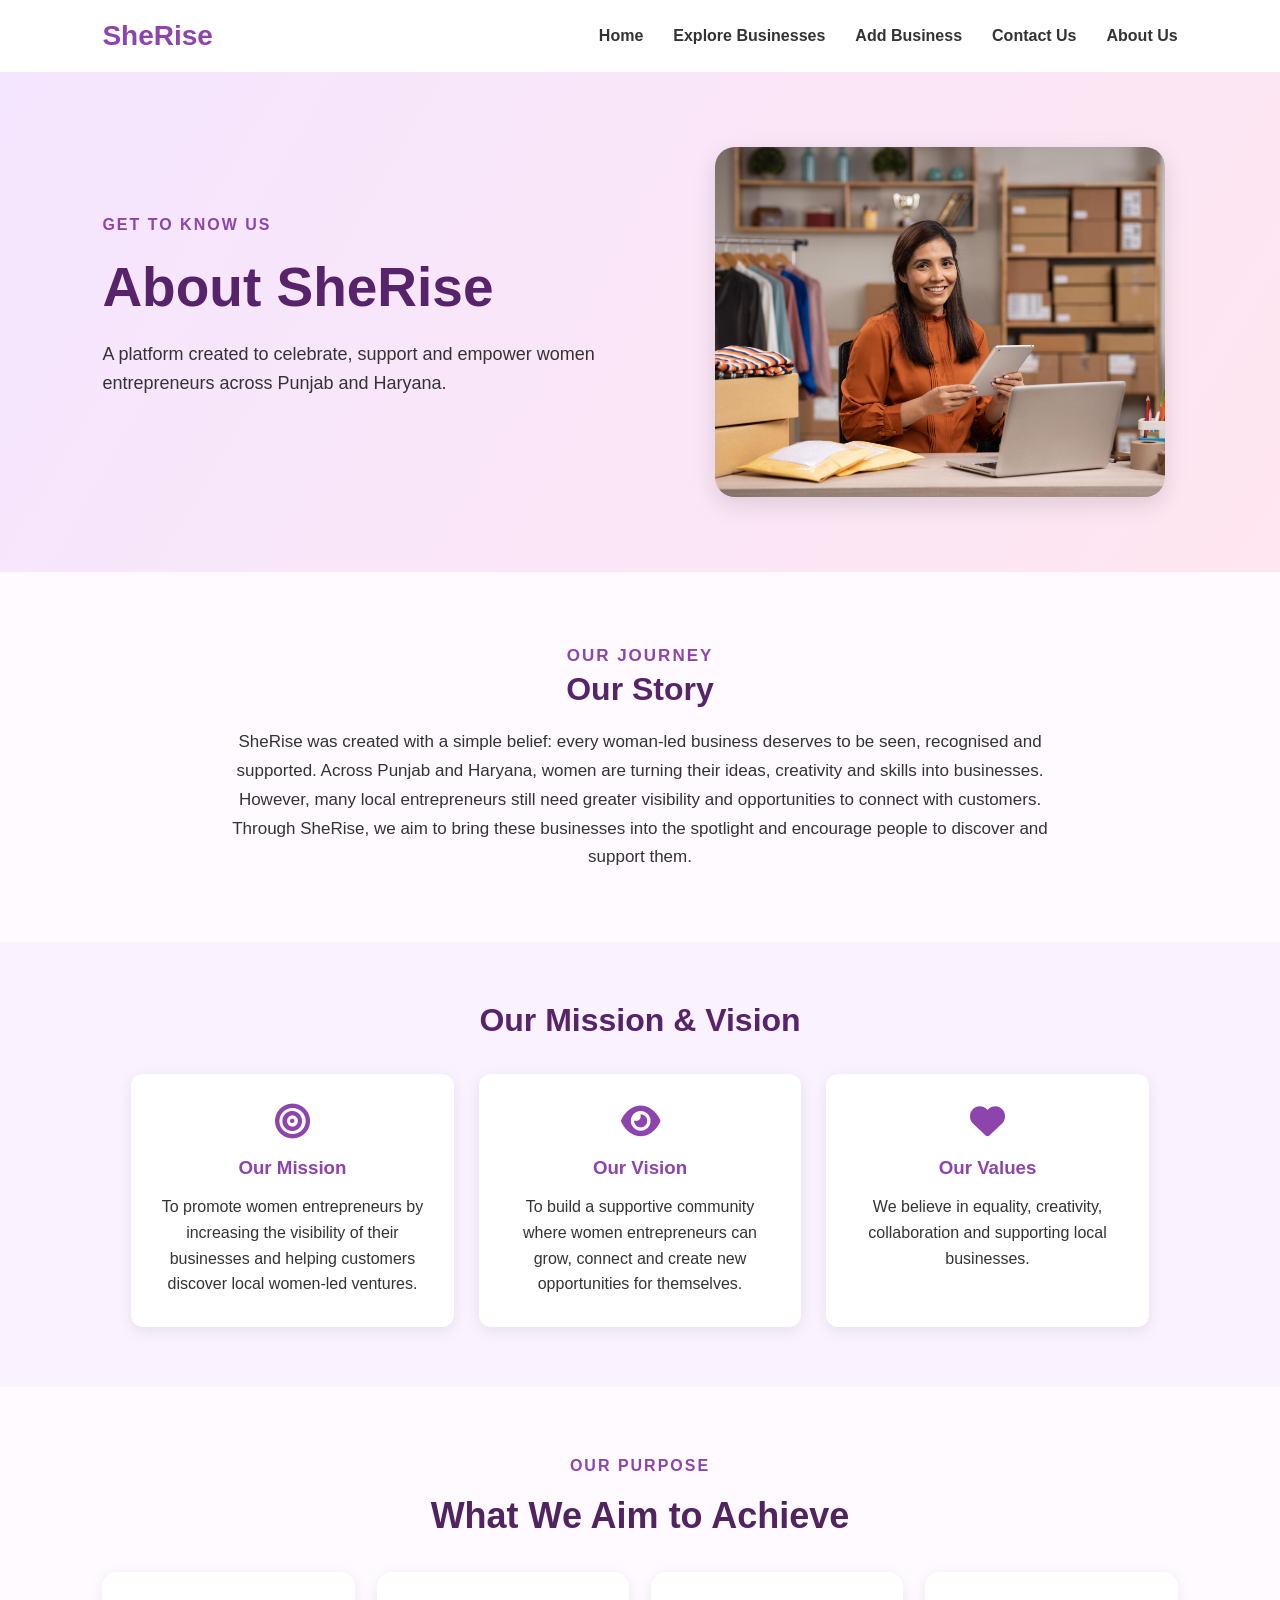
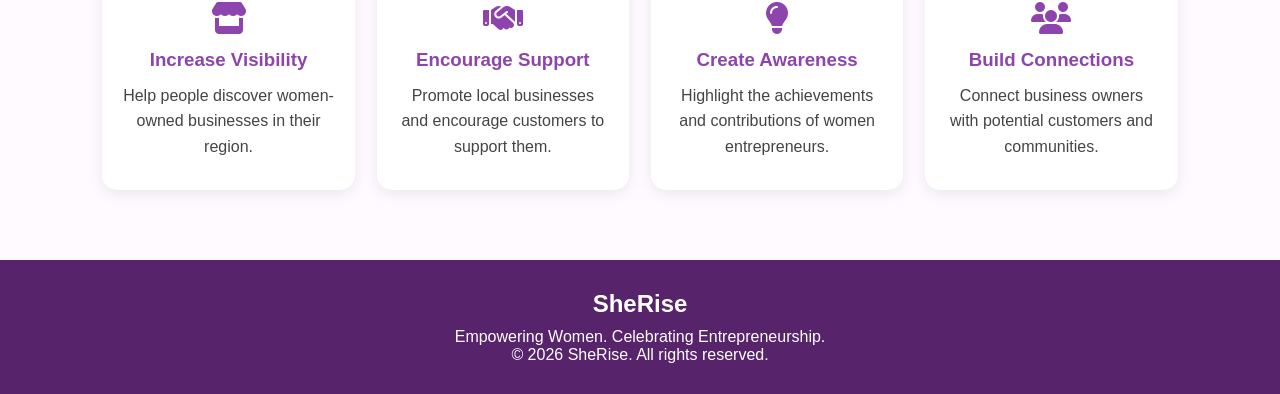
==== about.html @ 6316d54e "Add files via upload" ====
<!DOCTYPE html>
<html lang="en">

<head>
    <meta charset="UTF-8">
    <meta name="viewport" content="width=device-width, initial-scale=1.0">

    <title>About Us | SheRise</title>

    <link rel="stylesheet" href="css/style.css">
    <link rel="stylesheet" href="https://cdnjs.cloudflare.com/ajax/libs/font-awesome/6.7.2/css/all.min.css">
</head>

<body>

   <!-- Navigation Bar -->
<header>
    <nav class="navbar">

        <a href="index.html" class="logo">SheRise</a>

        <ul class="nav-links">
            <li><a href="index.html">Home</a></li>
            <li><a href="explore.html">Explore Businesses</a></li>
            <li><a href="add-business.html">Add Business</a></li>
            <li><a href="contact.html">Contact Us</a></li>
            <li><a href="about.html" class="active">About Us</a></li>
        </ul>

    </nav>
</header>
    </header>


    <!-- About Hero Section -->
    <section class="hero">
    <div class="hero-content">
        <p class="tagline">GET TO KNOW US</p>
        <h1>About SheRise</h1>
        <p class="hero-description">
            A platform created to celebrate, support and empower
            women entrepreneurs across Punjab and Haryana.
        </p>
    </div>

    <div class="hero-image">
        <img src="image/about women.jpg" alt="Woman entrepreneur">
    </div>
</section>

    
<!-- Our Story -->
<section class="intro">
    <p class="tagline">OUR JOURNEY</p>
    <h2>Our Story</h2>
    <p>
        SheRise was created with a simple belief: every woman-led
        business deserves to be seen, recognised and supported.

        Across Punjab and Haryana, women are turning their ideas,
        creativity and skills into businesses. However, many local
        entrepreneurs still need greater visibility and opportunities
        to connect with customers.

        Through SheRise, we aim to bring these businesses into the
        spotlight and encourage people to discover and support them.
    </p>
</section>



    <!-- Mission and Vision -->
<section class="why-sherise">
    <h2>Our Mission & Vision</h2>

    <div class="feature-container">

        <div class="feature-card">
            <i class="fa-solid fa-bullseye"></i>
            <h3>Our Mission</h3>
            <p>
                To promote women entrepreneurs by increasing
                the visibility of their businesses and helping
                customers discover local women-led ventures.
            </p>
        </div>

        <div class="feature-card">
            <i class="fa-solid fa-eye"></i>
            <h3>Our Vision</h3>
            <p>
                To build a supportive community where women
                entrepreneurs can grow, connect and create
                new opportunities for themselves.
            </p>
        </div>

        <div class="feature-card">
            <i class="fa-solid fa-heart"></i>
            <h3>Our Values</h3>
            <p>
                We believe in equality, creativity, collaboration
                and supporting local businesses.
            </p>
        </div>

    </div>
</section>


   
    
<!-- Our Objectives -->
<section class="objectives">
    <p class="tagline">OUR PURPOSE</p>
    <h2>What We Aim to Achieve</h2>

    <div class="objectives-container">
        <div class="objective-card">
            <i class="fa-solid fa-store"></i>
            <h3>Increase Visibility</h3>
            <p>Help people discover women-owned businesses in their region.</p>
        </div>

        <div class="objective-card">
            <i class="fa-solid fa-handshake"></i>
            <h3>Encourage Support</h3>
            <p>Promote local businesses and encourage customers to support them.</p>
        </div>

        <div class="objective-card">
            <i class="fa-solid fa-lightbulb"></i>
            <h3>Create Awareness</h3>
            <p>Highlight the achievements and contributions of women entrepreneurs.</p>
        </div>

        <div class="objective-card">
            <i class="fa-solid fa-users"></i>
            <h3>Build Connections</h3>
            <p>Connect business owners with potential customers and communities.</p>
        </div>
    </div>
</section>


    <!-- Footer -->
    <footer>

        <h2>SheRise</h2>

        <p>Empowering Women. Celebrating Entrepreneurship.</p>

        <p>&copy; 2026 SheRise. All rights reserved.</p>

    </footer>

</body>

</html>
---- css/style.css ----
/* Basic Page Styling */
* {
    margin: 0;
    padding: 0;
    box-sizing: border-box;
}

body {
    font-family: Arial, sans-serif;
    background-color: #fffaff;
    color: #333;
}

/* Navigation Bar */
.navbar {
    display: flex;
    justify-content: space-between;
    align-items: center;
    padding: 20px 8%;
    background-color: white;
}

.logo {
    font-size: 28px;
    font-weight: bold;
    color: #8e44ad;
    text-decoration: none;
}

.nav-links {
    display: flex;
    list-style: none;
    gap: 30px;
}

.nav-links a {
    text-decoration: none;
    color: #333;
    font-weight: 600;
}

.nav-links a:hover {
    color: #a64ac9;
}

/* Hero Section */
.hero {
    min-height: 500px;
    display: flex;
    align-items: center;
    padding: 60px 8%;
    background: linear-gradient(120deg, #f5e6ff, #ffe6f0);
}

.hero-content {
    max-width: 600px;
}
.hero-image {
    width: 45%;
    display: flex;
    justify-content: center;
    align-items: center;
}

.hero-image img {
    width: 100%;
    max-width: 450px;
    height: 350px;
    object-fit: cover;
    border-radius: 20px;
    box-shadow: 0 8px 25px rgba(0, 0, 0, 0.12);
}
.tagline {
    color: #8e44ad;
    font-weight: bold;
    letter-spacing: 2px;
    margin-bottom: 20px;
}

.hero h1 {
    font-size: 55px;
    color: #57236b;
    line-height: 1.2;
    margin-bottom: 20px;
}

.hero-description {
    font-size: 18px;
    line-height: 1.6;
    margin-bottom: 30px;
}

/* Button */
.btn {
    display: inline-block;
    background-color: #8e44ad;
    color: white;
    padding: 14px 28px;
    border-radius: 8px;
    text-decoration: none;
    font-weight: bold;
}

.btn:hover {
    background-color: #6c3483;
}

/* Introduction Section */
.intro {
    text-align: center;
    padding: 70px 15%;
}

.intro h2,
.why-sherise h2 {
    color: #57236b;
    font-size: 32px;
    margin-bottom: 20px;
}

.intro p {
    font-size: 17px;
    line-height: 1.7;
    max-width: 850px;
    margin: 0 auto;
}
/* Why SheRise Section */
.why-sherise {
    text-align: center;
    padding: 60px 8%;
    background-color: #faf2ff;
}

.feature-container {
    display: flex;
    justify-content: center;
    gap: 25px;
    margin-top: 35px;
}

.feature-card {
    background-color: white;
    padding: 30px;
    border-radius: 12px;
    width: 30%;
    box-shadow: 0 4px 15px rgba(0, 0, 0, 0.08);
    transition: transform 0.3s ease, box-shadow 0.3s ease-out;
}

.feature-card:hover {
    transform: translateY(-8px);
    box-shadow: 0 8px 25px rgba(142, 68, 173, 0.18);
}

.feature-card h3 {
    color: #8e44ad;
    margin-bottom: 15px;
}

.feature-card p {
    line-height: 1.6;
}

/* Footer */
footer {
    background-color: #57236b;
    color: white;
    text-align: center;
    padding: 30px;
}

footer h2 {
    margin-bottom: 10px;
}

/* Mobile Responsive Design */
@media (max-width: 768px) {
    .navbar {
        flex-direction: column;
        gap: 20px;
    }

    .nav-links {
        flex-wrap: wrap;
        justify-content: center;
        gap: 15px;
    }

    /* Hero Section */
    .hero {
        flex-direction: column;
        align-items: flex-start;
        gap: 35px;
        padding: 50px 8%;
    }

    .hero-content {
        max-width: 100%;
    }

    .hero h1 {
        font-size: 40px;
    }

    .hero-image {
        width: 100%;
    }

    .hero-image img {
        width: 100%;
        max-width: 100%;
        height: 280px;
        object-fit: cover;
        border-radius: 18px;
    }

    /* Feature Cards */
    .feature-container {
        flex-direction: column;
        align-items: center;
    }

    .feature-card {
        width: 100%;
    }
}

/* Why SheRise Icons */
.feature-card i {
    font-size: 35px;
    color: #8e44ad;
    margin-bottom: 18px;
    
}

/* About Page Improvements */

.objectives {
    padding: 70px 8%;
    text-align: center;
    background-color: #fffaff;
}

.objectives h2 {
    font-size: 36px;
    color: #51245f;
    margin-bottom: 35px;
}

.objectives-container {
    display: grid;
    grid-template-columns: repeat(4, 1fr);
    gap: 22px;
}

.objective-card {
    background-color: white;
    padding: 30px 20px;
    border-radius: 15px;
    box-shadow: 0 4px 15px rgba(0, 0, 0, 0.08);
    transition: transform 0.3s ease, box-shadow 0.3s ease;
}

.objective-card:hover {
    transform: translateY(-6px);
    box-shadow: 0 8px 20px rgba(142, 68, 173, 0.15);
}

.objective-card i {
    font-size: 32px;
    color: #8e44ad;
    margin-bottom: 15px;
}

.objective-card h3 {
    color: #8e44ad;
    margin-bottom: 12px;
}

.objective-card p {
    color: #444;
    line-height: 1.6;
}

/* Responsive Objectives */

@media (max-width: 900px) {
    .objectives-container {
        grid-template-columns: repeat(2, 1fr);
    }
}

@media (max-width: 600px) {
    .objectives-container {
        grid-template-columns: 1fr;
    }
}
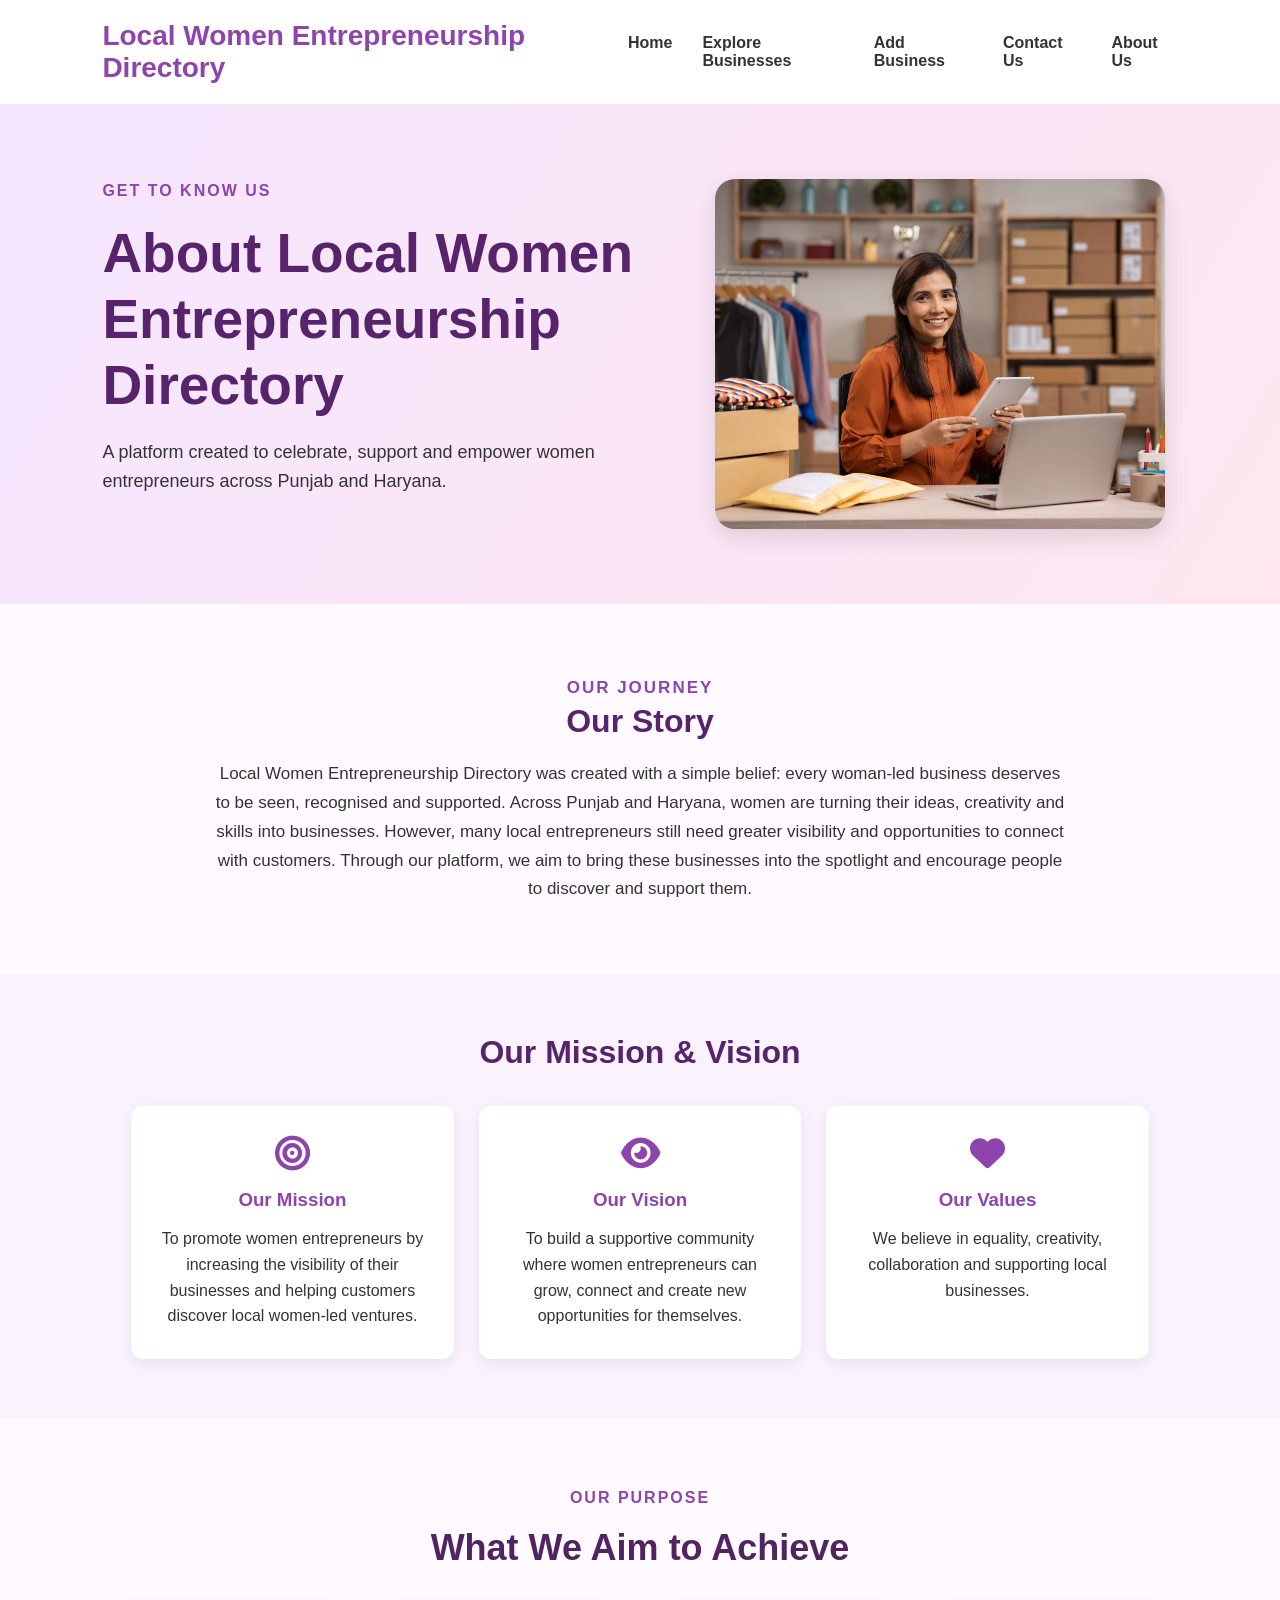
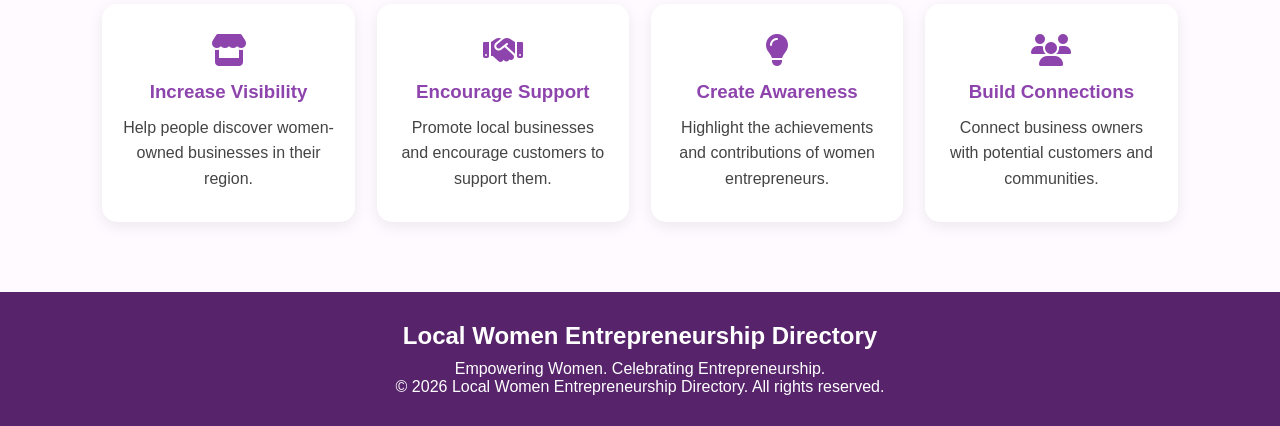
==== commit 4cec7b46: "Update about.html" ====
--- a/about.html
+++ b/about.html
@@ -6,7 +6,7 @@
     <meta charset="UTF-8">
     <meta name="viewport" content="width=device-width, initial-scale=1.0">
 
-    <title>About Us | SheRise</title>
+    <title>Local Women Entrepreneurship Directory</title>
 
     <link rel="stylesheet" href="css/style.css">
     <link rel="stylesheet" href="https://cdnjs.cloudflare.com/ajax/libs/font-awesome/6.7.2/css/all.min.css">
@@ -14,147 +14,146 @@
 
 <body>
 
-   <!-- Navigation Bar -->
-<header>
-    <nav class="navbar">
+    <!-- Navigation Bar -->
+    <header>
+        <nav class="navbar">
 
-        <a href="index.html" class="logo">SheRise</a>
+            <a href="index.html" class="logo">Local Women Entrepreneurship Directory</a>
 
-        <ul class="nav-links">
-            <li><a href="index.html">Home</a></li>
-            <li><a href="explore.html">Explore Businesses</a></li>
-            <li><a href="add-business.html">Add Business</a></li>
-            <li><a href="contact.html">Contact Us</a></li>
-            <li><a href="about.html" class="active">About Us</a></li>
-        </ul>
+            <ul class="nav-links">
+                <li><a href="index.html">Home</a></li>
+                <li><a href="explore.html">Explore Businesses</a></li>
+                <li><a href="add-business.html">Add Business</a></li>
+                <li><a href="contact.html">Contact Us</a></li>
+                <li><a href="about.html" class="active">About Us</a></li>
+            </ul>
 
-    </nav>
-</header>
+        </nav>
     </header>
 
 
     <!-- About Hero Section -->
     <section class="hero">
-    <div class="hero-content">
-        <p class="tagline">GET TO KNOW US</p>
-        <h1>About SheRise</h1>
-        <p class="hero-description">
-            A platform created to celebrate, support and empower
-            women entrepreneurs across Punjab and Haryana.
+        <div class="hero-content">
+            <p class="tagline">GET TO KNOW US</p>
+            <h1>About Local Women Entrepreneurship Directory</h1>
+            <p class="hero-description">
+                A platform created to celebrate, support and empower
+                women entrepreneurs across Punjab and Haryana.
+            </p>
+        </div>
+
+        <div class="hero-image">
+            <img src="image/about women.jpg" alt="Woman entrepreneur">
+        </div>
+    </section>
+
+
+    <!-- Our Story -->
+    <section class="intro">
+        <p class="tagline">OUR JOURNEY</p>
+        <h2>Our Story</h2>
+        <p>
+            Local Women Entrepreneurship Directory was created with a simple belief: every woman-led
+            business deserves to be seen, recognised and supported.
+
+            Across Punjab and Haryana, women are turning their ideas,
+            creativity and skills into businesses. However, many local
+            entrepreneurs still need greater visibility and opportunities
+            to connect with customers.
+
+            Through our platform, we aim to bring these businesses into the
+            spotlight and encourage people to discover and support them.
         </p>
-    </div>
-
-    <div class="hero-image">
-        <img src="image/about women.jpg" alt="Woman entrepreneur">
-    </div>
-</section>
-
-    
-<!-- Our Story -->
-<section class="intro">
-    <p class="tagline">OUR JOURNEY</p>
-    <h2>Our Story</h2>
-    <p>
-        SheRise was created with a simple belief: every woman-led
-        business deserves to be seen, recognised and supported.
-
-        Across Punjab and Haryana, women are turning their ideas,
-        creativity and skills into businesses. However, many local
-        entrepreneurs still need greater visibility and opportunities
-        to connect with customers.
-
-        Through SheRise, we aim to bring these businesses into the
-        spotlight and encourage people to discover and support them.
-    </p>
-</section>
-
+    </section>
 
 
     <!-- Mission and Vision -->
-<section class="why-sherise">
-    <h2>Our Mission & Vision</h2>
+    <section class="why-sherise">
+        <h2>Our Mission & Vision</h2>
 
-    <div class="feature-container">
+        <div class="feature-container">
 
-        <div class="feature-card">
-            <i class="fa-solid fa-bullseye"></i>
-            <h3>Our Mission</h3>
-            <p>
-                To promote women entrepreneurs by increasing
-                the visibility of their businesses and helping
-                customers discover local women-led ventures.
-            </p>
+            <div class="feature-card">
+                <i class="fa-solid fa-bullseye"></i>
+                <h3>Our Mission</h3>
+                <p>
+                    To promote women entrepreneurs by increasing
+                    the visibility of their businesses and helping
+                    customers discover local women-led ventures.
+                </p>
+            </div>
+
+            <div class="feature-card">
+                <i class="fa-solid fa-eye"></i>
+                <h3>Our Vision</h3>
+                <p>
+                    To build a supportive community where women
+                    entrepreneurs can grow, connect and create
+                    new opportunities for themselves.
+                </p>
+            </div>
+
+            <div class="feature-card">
+                <i class="fa-solid fa-heart"></i>
+                <h3>Our Values</h3>
+                <p>
+                    We believe in equality, creativity, collaboration
+                    and supporting local businesses.
+                </p>
+            </div>
+
         </div>
-
-        <div class="feature-card">
-            <i class="fa-solid fa-eye"></i>
-            <h3>Our Vision</h3>
-            <p>
-                To build a supportive community where women
-                entrepreneurs can grow, connect and create
-                new opportunities for themselves.
-            </p>
-        </div>
-
-        <div class="feature-card">
-            <i class="fa-solid fa-heart"></i>
-            <h3>Our Values</h3>
-            <p>
-                We believe in equality, creativity, collaboration
-                and supporting local businesses.
-            </p>
-        </div>
-
-    </div>
-</section>
+    </section>
 
 
-   
-    
-<!-- Our Objectives -->
-<section class="objectives">
-    <p class="tagline">OUR PURPOSE</p>
-    <h2>What We Aim to Achieve</h2>
+    <!-- Our Objectives -->
+    <section class="objectives">
+        <p class="tagline">OUR PURPOSE</p>
+        <h2>What We Aim to Achieve</h2>
 
-    <div class="objectives-container">
-        <div class="objective-card">
-            <i class="fa-solid fa-store"></i>
-            <h3>Increase Visibility</h3>
-            <p>Help people discover women-owned businesses in their region.</p>
+        <div class="objectives-container">
+
+            <div class="objective-card">
+                <i class="fa-solid fa-store"></i>
+                <h3>Increase Visibility</h3>
+                <p>Help people discover women-owned businesses in their region.</p>
+            </div>
+
+            <div class="objective-card">
+                <i class="fa-solid fa-handshake"></i>
+                <h3>Encourage Support</h3>
+                <p>Promote local businesses and encourage customers to support them.</p>
+            </div>
+
+            <div class="objective-card">
+                <i class="fa-solid fa-lightbulb"></i>
+                <h3>Create Awareness</h3>
+                <p>Highlight the achievements and contributions of women entrepreneurs.</p>
+            </div>
+
+            <div class="objective-card">
+                <i class="fa-solid fa-users"></i>
+                <h3>Build Connections</h3>
+                <p>Connect business owners with potential customers and communities.</p>
+            </div>
+
         </div>
-
-        <div class="objective-card">
-            <i class="fa-solid fa-handshake"></i>
-            <h3>Encourage Support</h3>
-            <p>Promote local businesses and encourage customers to support them.</p>
-        </div>
-
-        <div class="objective-card">
-            <i class="fa-solid fa-lightbulb"></i>
-            <h3>Create Awareness</h3>
-            <p>Highlight the achievements and contributions of women entrepreneurs.</p>
-        </div>
-
-        <div class="objective-card">
-            <i class="fa-solid fa-users"></i>
-            <h3>Build Connections</h3>
-            <p>Connect business owners with potential customers and communities.</p>
-        </div>
-    </div>
-</section>
+    </section>
 
 
     <!-- Footer -->
     <footer>
 
-        <h2>SheRise</h2>
+        <h2>Local Women Entrepreneurship Directory</h2>
 
         <p>Empowering Women. Celebrating Entrepreneurship.</p>
 
-        <p>&copy; 2026 SheRise. All rights reserved.</p>
+        <p>&copy; 2026 Local Women Entrepreneurship Directory. All rights reserved.</p>
 
     </footer>
 
 </body>
 
 </html>
+
